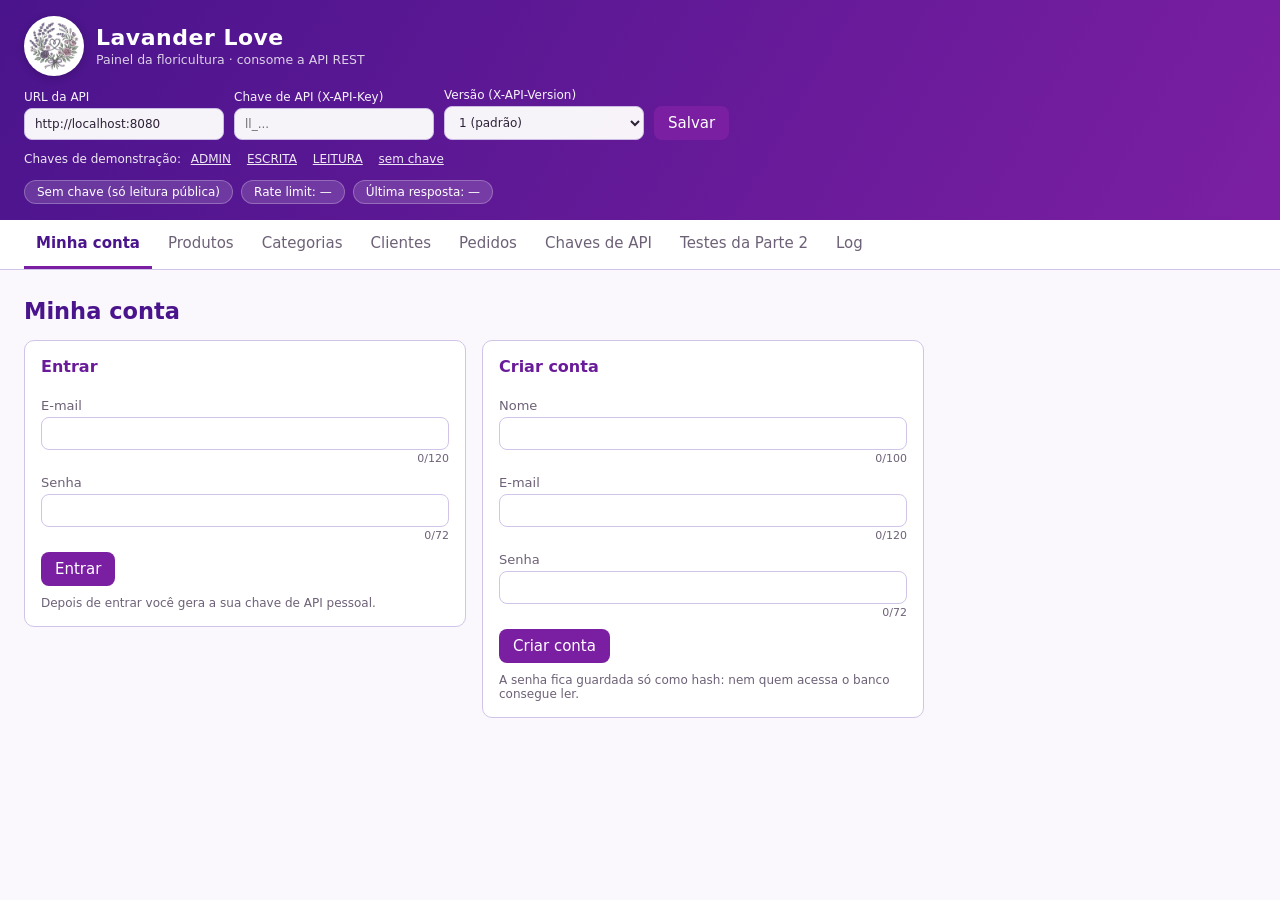
==== frontend/index.html @ f1ccf601 "feat: ajustes parte dois da api" ====
<!DOCTYPE html>
<html lang="pt-br">
<head>
  <meta charset="UTF-8">
  <meta name="viewport" content="width=device-width, initial-scale=1">
  <title>Lavander Love — Painel</title>
  <link rel="icon" href="logo.png">
  <link rel="stylesheet" href="styles.css">
</head>
<body>

<header class="topo">
  <div class="marca">
    <img src="logo.png" alt="Logo Lavander Love" class="logo">
    <div>
      <h1>Lavander Love</h1>
      <small>Painel da floricultura · consome a API REST</small>
    </div>
  </div>

  <!-- configuracao da conexao com a API -->
  <form id="form-config" class="config">
    <label>URL da API
      <input id="cfg-base" type="url" placeholder="http://localhost:8080" required>
    </label>
    <label>Chave de API (X-API-Key)
      <input id="cfg-key" type="password" placeholder="ll_..." autocomplete="off">
    </label>
    <label>Versão (X-API-Version)
      <select id="cfg-versao">
        <option value="1">1 (padrão)</option>
        <option value="2">2</option>
      </select>
    </label>
    <button type="submit">Salvar</button>
    <div class="atalhos">
      Chaves de demonstração:
      <button type="button" class="link" data-demo="ll_admin_dev_123">ADMIN</button>
      <button type="button" class="link" data-demo="ll_escrita_dev_123">ESCRITA</button>
      <button type="button" class="link" data-demo="ll_leitura_dev_123">LEITURA</button>
      <button type="button" class="link" data-demo="">sem chave</button>
    </div>
  </form>

  <div class="status">
    <span id="st-chave" class="chip">Sem chave</span>
    <span id="st-rate" class="chip">Rate limit: —</span>
    <span id="st-ultima" class="chip">Última resposta: —</span>
  </div>
</header>

<nav class="abas">
  <button data-aba="conta">Minha conta</button>
  <button data-aba="produtos" class="ativa">Produtos</button>
  <button data-aba="categorias">Categorias</button>
  <button data-aba="clientes">Clientes</button>
  <button data-aba="pedidos">Pedidos</button>
  <button data-aba="chaves">Chaves de API</button>
  <button data-aba="testes">Testes da Parte 2</button>
  <button data-aba="log">Log</button>
</nav>

<div id="aviso" class="aviso escondido"></div>

<main>

  <!-- ===================== MINHA CONTA (login + chave pessoal) ===================== -->
  <section id="aba-conta" class="aba escondido">
    <h2>Minha conta</h2>

    <!-- deslogado: entrar ou criar conta -->
    <div id="conta-fora" class="conta-grade">
      <form id="login-form" class="cartao">
        <h3>Entrar</h3>
        <label>E-mail <input name="email" type="email" required maxlength="120" autocomplete="username"></label>
        <label>Senha <input name="senha" type="password" required maxlength="72" autocomplete="current-password"></label>
        <div class="acoes"><button>Entrar</button></div>
        <p class="dica">Depois de entrar você gera a sua chave de API pessoal.</p>
      </form>

      <form id="cadastro-form" class="cartao">
        <h3>Criar conta</h3>
        <label>Nome <input name="nome" required minlength="3" maxlength="100" autocomplete="name"></label>
        <label>E-mail <input name="email" type="email" required maxlength="120" autocomplete="email"></label>
        <label>Senha <input name="senha" type="password" required minlength="6" maxlength="72" autocomplete="new-password"></label>
        <div class="acoes"><button>Criar conta</button></div>
        <p class="dica">A senha fica guardada só como hash: nem quem acessa o banco consegue ler.</p>
      </form>
    </div>

    <!-- logado: dados da conta e a chave -->
    <div id="conta-dentro" class="conta-grade escondido">
      <div class="cartao">
        <h3>Olá, <span id="conta-nome"></span></h3>
        <p class="dica" id="conta-email"></p>
        <div id="conta-chave"></div>
        <div class="acoes">
          <button type="button" id="conta-gerar">Criar minha chave</button>
          <button type="button" id="conta-sair" class="secundario">Sair</button>
        </div>
        <div id="conta-nova" class="idem escondido">
          <p><strong>Copie agora!</strong> Por segurança a chave não aparece de novo:</p>
          <code id="conta-nova-valor" class="chave"></code>
          <div class="acoes">
            <button type="button" id="conta-copiar" class="secundario">Copiar</button>
            <button type="button" id="conta-usar">Usar esta chave no painel</button>
          </div>
        </div>
      </div>

      <div class="cartao">
        <h3>Como funciona</h3>
        <ol class="passos">
          <li>Você entra com e-mail e senha e a API devolve um <b>token de sessão</b> (vale 60 min).</li>
          <li>Com esse token você gera a sua <b>chave de API</b>: uma por pessoa, nível ESCRITA, plano BASICO.</li>
          <li>Clique em <b>Usar esta chave no painel</b>: ela vai no header <code>X-API-Key</code> de todas as requisições.</li>
          <li>Gerar de novo troca o valor da chave (a anterior para de funcionar na hora).</li>
        </ol>
        <p class="dica">O banco é em memória: se a API for reiniciada, contas e chaves somem. Aí é só criar a conta de novo.</p>
      </div>
    </div>
  </section>

  <!-- ===================== PRODUTOS ===================== -->
  <section id="aba-produtos" class="aba">
    <div class="cabecalho">
      <h2>Produtos <small id="prod-versao"></small></h2>
      <form id="prod-busca" class="busca">
        <input name="nome" placeholder="Buscar por nome..." maxlength="100">
        <input name="precoMin" type="number" step="0.01" min="0" placeholder="Preço mín." data-v2 class="escondido curto">
        <input name="precoMax" type="number" step="0.01" min="0" placeholder="Preço máx." data-v2 class="escondido curto">
        <select name="disponivel" data-v2 class="escondido curto">
          <option value="">Estoque: todos</option>
          <option value="true">Disponíveis</option>
          <option value="false">Esgotados</option>
        </select>
        <button>Buscar</button>
        <button type="button" data-limpar class="secundario">Limpar</button>
      </form>
    </div>
    <div class="grade">
      <div>
        <table>
          <thead id="prod-thead"></thead>
          <tbody id="prod-tbody"></tbody>
        </table>
        <div id="prod-pag" class="paginacao"></div>
      </div>
      <form id="prod-form" class="cartao">
        <h3>Novo produto</h3>
        <input type="hidden" name="id">
        <label>Nome <input name="nome" required minlength="2" maxlength="100"></label>
        <label>Preço (R$) <input name="preco" type="number" step="0.01" min="0.01" max="999999.99" required></label>
        <label>Estoque <input name="estoque" type="number" min="0" max="999999" required></label>
        <label>Categoria <select name="categoriaId" required></select></label>
        <div class="acoes">
          <button>Salvar</button>
          <button type="button" data-cancelar class="secundario">Cancelar</button>
        </div>
        <p class="dica">Criar/editar exige chave ESCRITA. Excluir exige ADMIN.</p>
      </form>
    </div>
  </section>

  <!-- ===================== CATEGORIAS ===================== -->
  <section id="aba-categorias" class="aba escondido">
    <div class="cabecalho"><h2>Categorias</h2></div>
    <div class="grade">
      <div>
        <table>
          <thead><tr><th>#</th><th>Nome</th><th>Descrição</th><th></th></tr></thead>
          <tbody id="cat-tbody"></tbody>
        </table>
        <div id="cat-pag" class="paginacao"></div>
      </div>
      <form id="cat-form" class="cartao">
        <h3>Nova categoria</h3>
        <input type="hidden" name="id">
        <label>Nome <input name="nome" required minlength="2" maxlength="60"></label>
        <label>Descrição <textarea name="descricao" rows="3" maxlength="255"></textarea></label>
        <div class="acoes">
          <button>Salvar</button>
          <button type="button" data-cancelar class="secundario">Cancelar</button>
        </div>
      </form>
    </div>
  </section>

  <!-- ===================== CLIENTES ===================== -->
  <section id="aba-clientes" class="aba escondido">
    <div class="cabecalho"><h2>Clientes</h2></div>
    <div class="grade">
      <div>
        <table>
          <thead><tr><th>#</th><th>Nome</th><th>E-mail</th><th>Telefone</th><th>Cidade</th><th></th></tr></thead>
          <tbody id="cli-tbody"></tbody>
        </table>
        <div id="cli-pag" class="paginacao"></div>
      </div>
      <form id="cli-form" class="cartao">
        <h3>Novo cliente</h3>
        <input type="hidden" name="id">
        <label>Nome <input name="nome" required minlength="3" maxlength="100"></label>
        <label>E-mail <input name="email" type="email" required maxlength="120"></label>
        <label>Telefone <input name="telefone" type="tel" required minlength="8" maxlength="20" placeholder="11999990000"></label>
        <fieldset>
          <legend>Endereço</legend>
          <label>Logradouro <input name="logradouro" required minlength="3" maxlength="120"></label>
          <div class="linha">
            <label>Número <input name="numero" maxlength="10"></label>
            <label>Bairro <input name="bairro" required minlength="2" maxlength="60"></label>
          </div>
          <div class="linha">
            <label>Cidade <input name="cidade" required minlength="2" maxlength="60"></label>
            <label>UF <input name="uf" maxlength="2" minlength="2" required></label>
          </div>
          <label>CEP <input name="cep" required minlength="8" maxlength="9" placeholder="01001000"></label>
        </fieldset>
        <div class="acoes">
          <button>Salvar</button>
          <button type="button" data-cancelar class="secundario">Cancelar</button>
        </div>
        <p class="dica">Clientes têm dados pessoais: até a listagem exige chave (LEITURA).</p>
      </form>
    </div>
  </section>

  <!-- ===================== PEDIDOS ===================== -->
  <section id="aba-pedidos" class="aba escondido">
    <div class="cabecalho">
      <h2>Pedidos</h2>
      <form id="ped-filtro" class="busca">
        <select name="status"><option value="">Todos os status</option></select>
        <button>Filtrar</button>
      </form>
    </div>
    <div class="grade">
      <div>
        <table>
          <thead><tr><th>#</th><th>Cliente</th><th>Produtos</th><th>Total</th><th>Status</th><th></th></tr></thead>
          <tbody id="ped-tbody"></tbody>
        </table>
        <div id="ped-pag" class="paginacao"></div>
      </div>
      <form id="ped-form" class="cartao">
        <h3>Novo pedido</h3>
        <label>Cliente <select name="clienteId" required></select></label>
        <div class="rotulo">Produtos</div>
        <div id="ped-produtos" class="checks"></div>
        <label>Status <select name="status" required></select></label>
        <div class="acoes"><button>Criar pedido</button></div>
        <div id="ped-idem" class="idem escondido">
          <p>Pedido criado com <code>X-Idempotency-Key</code>:<br><code id="ped-idem-chave"></code></p>
          <button type="button" id="ped-reenviar" class="secundario">Reenviar com a mesma chave</button>
          <p class="dica">Simula um "clique duplo" ou uma nova tentativa depois de uma falha de rede: a API
            devolve o mesmo pedido em vez de criar outro.</p>
        </div>
      </form>
    </div>
  </section>

  <!-- ===================== CHAVES ===================== -->
  <section id="aba-chaves" class="aba escondido">
    <div class="cabecalho"><h2>Chaves de API</h2></div>
    <div class="grade">
      <div>
        <table>
          <thead><tr><th>#</th><th>Nome</th><th>Prefixo</th><th>Nível</th><th>Plano</th><th>Ativa</th><th>Último uso</th><th></th></tr></thead>
          <tbody id="key-tbody"></tbody>
        </table>
        <div id="key-pag" class="paginacao"></div>
      </div>
      <form id="key-form" class="cartao">
        <h3>Gerar chave</h3>
        <label>Nome <input name="nome" minlength="3" maxlength="80" required placeholder="App do caixa"></label>
        <label>Nível
          <select name="nivel">
            <option>LEITURA</option><option>ESCRITA</option><option>ADMIN</option>
          </select>
        </label>
        <label>Plano (rate limit)
          <select name="plano">
            <option value="GRATUITO">GRATUITO · 8 de uma vez, 20/min</option>
            <option value="BASICO">BASICO · 20 de uma vez, 60/min</option>
            <option value="PROFISSIONAL">PROFISSIONAL · 50 de uma vez, 240/min</option>
          </select>
        </label>
        <div class="acoes"><button>Gerar</button></div>
        <div id="key-nova" class="idem escondido">
          <p><strong>Copie agora!</strong> A chave não será mostrada de novo:</p>
          <code id="key-nova-valor" class="chave"></code>
          <div class="acoes">
            <button type="button" id="key-copiar" class="secundario">Copiar</button>
            <button type="button" id="key-usar" class="secundario">Usar esta chave</button>
          </div>
        </div>
        <p class="dica">Gerenciar chaves exige nível ADMIN. O nível diz <b>o que</b> a chave pode fazer; o plano diz
          <b>quantas</b> requisições ela pode fazer. As chaves de demonstração são do plano GRATUITO.</p>
      </form>
    </div>
  </section>

  <!-- ===================== TESTES ===================== -->
  <section id="aba-testes" class="aba escondido">
    <h2>Testes dos recursos da Parte 2</h2>
    <div class="testes">
      <div class="cartao">
        <h3>Rate limit (429)</h3>
        <p>Dispara várias requisições seguidas em <code>GET /categorias</code>. O algoritmo é <b>token bucket</b>:
          cada requisição gasta uma ficha do balde, que recarrega aos poucos. Sem chave o balde é do IP
          (5 fichas, recarga de 15/min); com chave, do plano dela (GRATUITO: 8 fichas, 20/min).
          Balde vazio dá <b>429</b> com <code>Retry-After</code>. Quem insiste depois do 429 (5 negadas seguidas)
          leva uma <b>penalidade</b> de 30 s.</p>
        <label>Quantidade <input id="rl-qtd" type="number" value="12" min="1" max="100"></label>
        <button id="rl-btn">Disparar</button>
        <pre id="rl-saida" class="saida"></pre>
      </div>

      <div class="cartao">
        <h3>Política de limites</h3>
        <p>Consulta <code>GET /limites</code> (público): limites de cada plano, do acesso anônimo e global, a
          penalidade e quantas fichas <b>você</b> ainda tem agora.</p>
        <button id="lim-btn">Consultar</button>
        <pre id="lim-saida" class="saida"></pre>
      </div>

      <div class="cartao">
        <h3>Idempotência</h3>
        <p>Envia o mesmo <code>POST /categorias</code> duas vezes com a mesma <code>X-Idempotency-Key</code>
          e depois com o corpo diferente. Exige chave ESCRITA.</p>
        <button id="idem-btn">Executar</button>
        <pre id="idem-saida" class="saida"></pre>
      </div>

      <div class="cartao">
        <h3>Versionamento</h3>
        <p>Busca o mesmo produto com <code>X-API-Version: 1</code> e <code>2</code>. Na v2 a resposta é mais enxuta
          (<code>precoFormatado</code>, <code>disponivel</code>, categoria resumida) e a listagem ganha filtros combináveis
          (troque a versão no topo e veja a busca da aba Produtos).</p>
        <label>Id do produto <input id="ver-id" type="number" value="1" min="1"></label>
        <button id="ver-btn">Comparar</button>
        <div class="lado-a-lado">
          <pre id="ver-v1" class="saida"></pre>
          <pre id="ver-v2" class="saida"></pre>
        </div>
      </div>

      <div class="cartao">
        <h3>Chave de API e níveis</h3>
        <p>Tenta operações com chaves diferentes: sem chave (401), chave inválida (401), LEITURA tentando
          excluir (403) e LEITURA listando clientes (200).</p>
        <button id="sec-btn">Executar</button>
        <pre id="sec-saida" class="saida"></pre>
      </div>

      <div class="cartao">
        <h3>CORS</h3>
        <p>Esta página está na origem <code id="cors-origem"></code> e a API em <code id="cors-api"></code>.
          Como são origens diferentes, o navegador só deixa a página ler as respostas porque a API libera essa
          origem em <code>lavander.cors.allowed-origins</code>.</p>
        <p>Pra ver o bloqueio: abra esta página por outra porta (ex.: <code>python -m http.server 9000</code>)
          e clique abaixo. O navegador barra a resposta (veja o console, F12).</p>
        <button id="cors-btn">Testar acesso</button>
        <pre id="cors-saida" class="saida"></pre>
      </div>
    </div>
  </section>

  <!-- ===================== LOG ===================== -->
  <section id="aba-log" class="aba escondido">
    <div class="cabecalho">
      <h2>Log de requisições</h2>
      <button id="log-limpar" class="secundario">Limpar</button>
    </div>
    <div id="log-lista"></div>
  </section>

</main>

<script src="app.js"></script>
</body>
</html>
---- frontend/styles.css ----
/* mesma paleta roxa do Swagger customizado da API */
:root {
  --roxo-escuro: #4a148c;
  --roxo: #6a1b9a;
  --roxo-medio: #7b1fa2;
  --roxo-claro: #9c27b0;
  --roxo-suave: #f3eefa;
  --roxo-borda: #d1c4e9;
  --texto: #2b2233;
  --texto-suave: #6d6177;
  --fundo: #faf8fd;
  --branco: #fff;
  --ok: #2e7d32;
  --aviso: #ef6c00;
  --erro: #c62828;
  --raio: 10px;
}

* { box-sizing: border-box; }

body {
  margin: 0;
  font-family: system-ui, -apple-system, "Segoe UI", Roboto, sans-serif;
  color: var(--texto);
  background: var(--fundo);
  font-size: 15px;
}

code, pre { font-family: ui-monospace, "Cascadia Code", Consolas, monospace; font-size: 13px; }

/* ---------- topo ---------- */
.topo {
  background: linear-gradient(120deg, var(--roxo-escuro), var(--roxo-medio));
  color: var(--branco);
  padding: 16px 24px;
  display: grid;
  gap: 12px;
}
.marca { display: flex; align-items: center; gap: 12px; }
.marca h1 { margin: 0; font-size: 22px; letter-spacing: .5px; }
.marca small { opacity: .8; }
.logo { height: 60px; width: 60px; object-fit: contain; background: #fff; border-radius: 50%; padding: 4px; box-shadow: 0 2px 8px rgba(0,0,0,.2); }

.config { display: flex; flex-wrap: wrap; gap: 10px; align-items: flex-end; }
.config label { display: grid; gap: 4px; font-size: 12px; opacity: .95; }
.config input, .config select { min-width: 200px; }
.atalhos { width: 100%; font-size: 12px; opacity: .9; }
.atalhos .link { color: var(--branco); }

.status { display: flex; flex-wrap: wrap; gap: 8px; }
.chip {
  background: rgba(255, 255, 255, .15);
  border: 1px solid rgba(255, 255, 255, .25);
  border-radius: 999px;
  padding: 4px 12px;
  font-size: 12px;
}
.chip.ok { background: rgba(102, 187, 106, .35); }
.chip.alerta { background: rgba(255, 152, 0, .45); }
.chip.ruim { background: rgba(229, 57, 53, .5); }

/* ---------- abas ---------- */
.abas {
  display: flex;
  gap: 4px;
  padding: 0 24px;
  background: var(--branco);
  border-bottom: 1px solid var(--roxo-borda);
  overflow-x: auto;
}
.abas button {
  background: none;
  border: none;
  border-bottom: 3px solid transparent;
  border-radius: 0;
  color: var(--texto-suave);
  padding: 14px 12px;
  white-space: nowrap;
}
.abas button.ativa { color: var(--roxo-escuro); border-bottom-color: var(--roxo-medio); font-weight: 600; }

main { padding: 20px 24px 48px; max-width: 1300px; margin: 0 auto; }
.escondido { display: none !important; }

.cabecalho { display: flex; align-items: center; justify-content: space-between; gap: 12px; flex-wrap: wrap; }
h2 { color: var(--roxo-escuro); margin: 8px 0 16px; }
h2 small { font-size: 13px; color: var(--texto-suave); font-weight: normal; }
h3 { margin: 0 0 12px; color: var(--roxo); font-size: 16px; }

.grade { display: grid; grid-template-columns: 1fr 340px; gap: 20px; align-items: start; }
@media (max-width: 900px) { .grade { grid-template-columns: 1fr; } }

/* ---------- componentes ---------- */
input, select, textarea {
  font: inherit;
  padding: 8px 10px;
  border: 1px solid var(--roxo-borda);
  border-radius: 8px;
  background: var(--branco);
  color: var(--texto);
  width: 100%;
}
input:focus, select:focus, textarea:focus { outline: 2px solid var(--roxo-claro); border-color: transparent; }

button {
  font: inherit;
  cursor: pointer;
  background: var(--roxo-medio);
  color: var(--branco);
  border: none;
  border-radius: 8px;
  padding: 8px 14px;
}
button:hover { background: var(--roxo-escuro); }
button.secundario { background: var(--roxo-suave); color: var(--roxo-escuro); }
button.secundario:hover { background: var(--roxo-borda); }
button.perigo { background: #fde8e8; color: var(--erro); }
button.perigo:hover { background: #f9caca; }
button.link { background: none; padding: 2px 6px; text-decoration: underline; color: var(--roxo-medio); }
button.mini { padding: 4px 8px; font-size: 12px; }
button:disabled { opacity: .5; cursor: default; }

.cartao {
  background: var(--branco);
  border: 1px solid var(--roxo-borda);
  border-radius: var(--raio);
  padding: 16px;
  display: grid;
  gap: 10px;
}
.cartao label, .rotulo { display: grid; gap: 4px; font-size: 13px; color: var(--texto-suave); }
fieldset { border: 1px dashed var(--roxo-borda); border-radius: 8px; display: grid; gap: 8px; }
legend { color: var(--roxo); font-size: 13px; padding: 0 6px; }
.linha { display: grid; grid-template-columns: 1fr 1fr; gap: 8px; }
.acoes { display: flex; gap: 8px; flex-wrap: wrap; }
.dica { font-size: 12px; color: var(--texto-suave); margin: 0; }

.busca { display: flex; gap: 6px; flex-wrap: wrap; }
.busca input, .busca select { width: 220px; }

table {
  width: 100%;
  border-collapse: collapse;
  background: var(--branco);
  border: 1px solid var(--roxo-borda);
  border-radius: var(--raio);
  overflow: hidden;
}
th, td { text-align: left; padding: 10px 12px; border-bottom: 1px solid var(--roxo-suave); vertical-align: top; }
th { background: var(--roxo-suave); color: var(--roxo-escuro); font-size: 13px; }
td.acoes-linha { white-space: nowrap; text-align: right; }
td.vazio { text-align: center; color: var(--texto-suave); padding: 24px; }

.selo { display: inline-block; padding: 2px 8px; border-radius: 999px; font-size: 12px; background: var(--roxo-suave); color: var(--roxo-escuro); }
.selo.ok { background: #e8f5e9; color: var(--ok); }
.selo.nao { background: #fde8e8; color: var(--erro); }

.paginacao { display: flex; gap: 8px; align-items: center; justify-content: flex-end; padding: 10px 0; font-size: 13px; color: var(--texto-suave); }

.checks { display: grid; gap: 4px; max-height: 180px; overflow: auto; border: 1px solid var(--roxo-borda); border-radius: 8px; padding: 8px; }
.checks label { display: flex; gap: 8px; align-items: center; color: var(--texto); }
.checks input { width: auto; }

.idem { background: var(--roxo-suave); border-radius: 8px; padding: 10px; display: grid; gap: 8px; }
.idem p { margin: 0; font-size: 13px; }
.chave { word-break: break-all; background: var(--branco); padding: 8px; border-radius: 6px; display: block; }

.aviso { margin: 12px 24px 0; padding: 10px 14px; border-radius: 8px; font-size: 14px; }
.aviso.ok { background: #e8f5e9; color: var(--ok); }
.aviso.erro { background: #fde8e8; color: var(--erro); }

/* ---------- testes ---------- */
.testes { display: grid; grid-template-columns: repeat(auto-fill, minmax(360px, 1fr)); gap: 16px; }
.testes p { margin: 0; font-size: 13px; line-height: 1.5; }
.saida {
  background: #1e1630;
  color: #e9e1f7;
  border-radius: 8px;
  padding: 10px;
  margin: 0;
  min-height: 40px;
  max-height: 320px;
  overflow: auto;
  white-space: pre-wrap;
  word-break: break-word;
}
.saida:empty { display: none; }
.lado-a-lado { display: grid; grid-template-columns: 1fr 1fr; gap: 8px; }

/* ---------- log ---------- */
.log-item { background: var(--branco); border: 1px solid var(--roxo-borda); border-radius: 8px; margin-bottom: 8px; }
.log-item summary { padding: 8px 12px; cursor: pointer; display: flex; gap: 10px; align-items: center; font-size: 13px; }
.log-item pre { margin: 0 12px 12px; }
.metodo { font-weight: 700; width: 56px; color: var(--roxo); }
.cod { font-weight: 700; }
.cod.c2 { color: var(--ok); }
.cod.c4 { color: var(--aviso); }
.cod.c5, .cod.c0 { color: var(--erro); }
.testes .cartao { align-content: start; }
.testes .cartao > button { justify-self: start; }
.busca .curto { width: 130px; }
.mini-select { padding: 3px 6px; font-size: 12px; width: auto; }
.contador { font-size: 11px; color: var(--texto-suave); text-align: right; margin-top: -2px; }
.contador.cheio { color: var(--erro); font-weight: 600; }
.conta-grade { display: grid; grid-template-columns: repeat(auto-fit, minmax(320px, 1fr)); gap: 16px; align-items: start; max-width: 900px; }
.passos { margin: 0; padding-left: 20px; display: grid; gap: 6px; font-size: 14px; }
.chave-info { display: grid; grid-template-columns: auto 1fr; gap: 4px 12px; font-size: 14px; margin: 4px 0 8px; }
.chave-info dt { color: var(--texto-suave); }
.chave-info dd { margin: 0; }
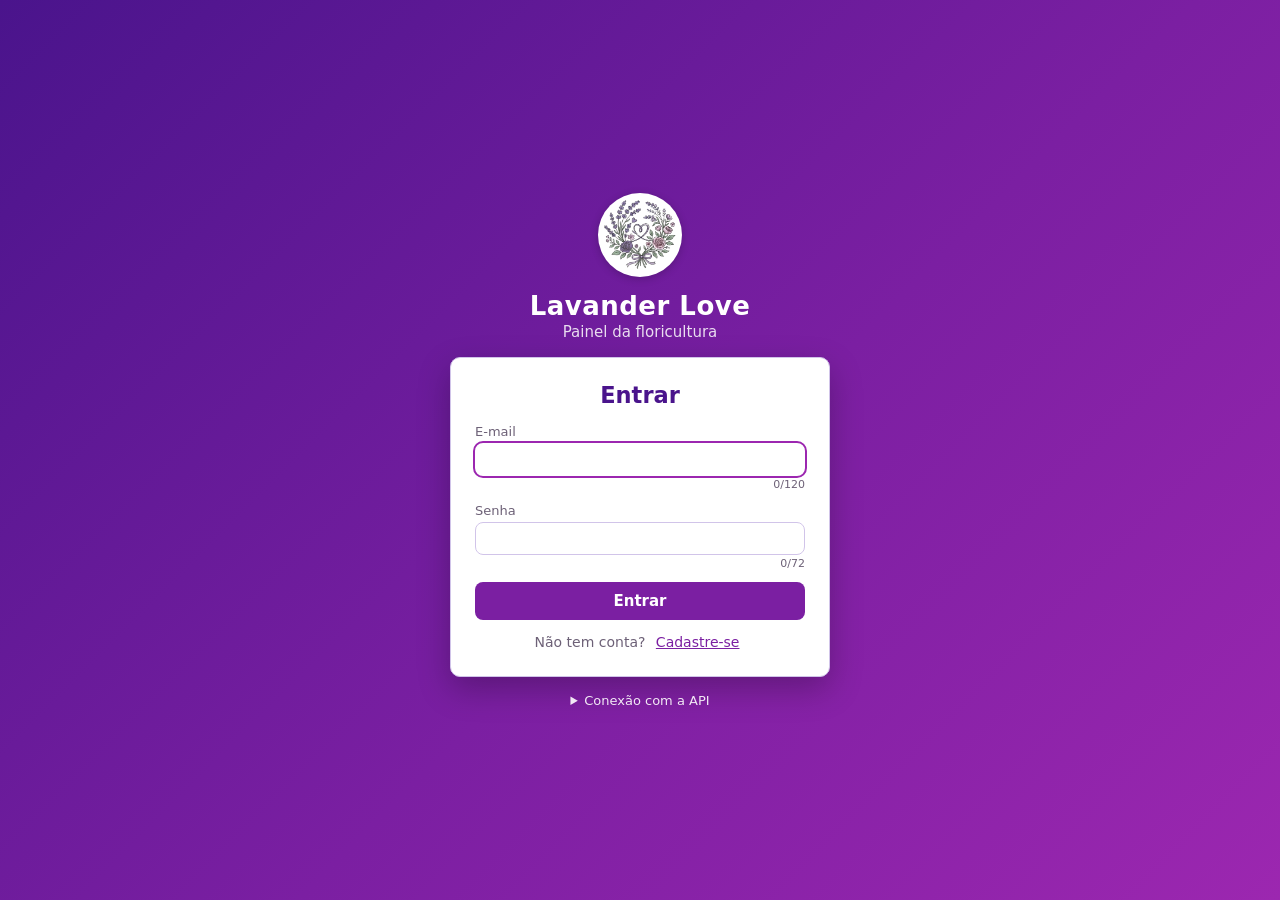
==== commit 7772d72c: "feat: ajustes" ====
--- a/frontend/index.html
+++ b/frontend/index.html
@@ -9,7 +9,44 @@
 </head>
 <body>
 
-<header class="topo">
+<!-- ===================== ENTRADA: login e cadastro (primeira tela) ===================== -->
+<section id="tela-entrada" class="entrada">
+  <div class="entrada-caixa">
+    <div class="entrada-marca">
+      <img src="logo.png" alt="Logo Lavander Love" class="logo">
+      <h1>Lavander Love</h1>
+      <p>Painel da floricultura</p>
+    </div>
+
+    <!-- login -->
+    <form id="login-form" class="cartao">
+      <h2>Entrar</h2>
+      <label>E-mail <input name="email" type="email" required maxlength="120" autocomplete="username"></label>
+      <label>Senha <input name="senha" type="password" required maxlength="72" autocomplete="current-password"></label>
+      <button>Entrar</button>
+      <p class="troca">Não tem conta? <button type="button" class="link" data-ir="cadastro">Cadastre-se</button></p>
+    </form>
+
+    <!-- cadastro -->
+    <form id="cadastro-form" class="cartao escondido">
+      <h2>Criar conta</h2>
+      <label>Nome <input name="nome" required minlength="3" maxlength="100" autocomplete="name"></label>
+      <label>E-mail <input name="email" type="email" required maxlength="120" autocomplete="email"></label>
+      <label>Senha <input name="senha" type="password" required minlength="6" maxlength="72" autocomplete="new-password"></label>
+      <button>Criar conta</button>
+      <p class="troca">Já tem conta? <button type="button" class="link" data-ir="login">Entrar</button></p>
+    </form>
+
+    <div id="entrada-aviso" class="aviso escondido"></div>
+
+    <details class="entrada-conexao">
+      <summary>Conexão com a API</summary>
+      <label>URL da API <input id="entrada-base" type="url" placeholder="http://localhost:8080"></label>
+    </details>
+  </div>
+</section>
+
+<header class="topo app">
   <div class="marca">
     <img src="logo.png" alt="Logo Lavander Love" class="logo">
     <div>
@@ -46,50 +83,32 @@
     <span id="st-chave" class="chip">Sem chave</span>
     <span id="st-rate" class="chip">Rate limit: —</span>
     <span id="st-ultima" class="chip">Última resposta: —</span>
+    <span id="st-usuario" class="chip usuario"></span>
+    <button type="button" id="topo-sair" class="sair">Sair</button>
   </div>
 </header>
 
-<nav class="abas">
+<nav class="abas app">
   <button data-aba="conta">Minha conta</button>
   <button data-aba="produtos" class="ativa">Produtos</button>
   <button data-aba="categorias">Categorias</button>
   <button data-aba="clientes">Clientes</button>
   <button data-aba="pedidos">Pedidos</button>
-  <button data-aba="chaves">Chaves de API</button>
-  <button data-aba="testes">Testes da Parte 2</button>
+  <button data-aba="chaves" class="escondido" title="Só aparece para chave ADMIN">Chaves de API</button>
+  <button data-aba="testes">Recursos avançados</button>
   <button data-aba="log">Log</button>
 </nav>
 
-<div id="aviso" class="aviso escondido"></div>
-
-<main>
+<div id="aviso" class="aviso escondido app"></div>
+
+<main class="app">
 
   <!-- ===================== MINHA CONTA (login + chave pessoal) ===================== -->
   <section id="aba-conta" class="aba escondido">
     <h2>Minha conta</h2>
 
-    <!-- deslogado: entrar ou criar conta -->
-    <div id="conta-fora" class="conta-grade">
-      <form id="login-form" class="cartao">
-        <h3>Entrar</h3>
-        <label>E-mail <input name="email" type="email" required maxlength="120" autocomplete="username"></label>
-        <label>Senha <input name="senha" type="password" required maxlength="72" autocomplete="current-password"></label>
-        <div class="acoes"><button>Entrar</button></div>
-        <p class="dica">Depois de entrar você gera a sua chave de API pessoal.</p>
-      </form>
-
-      <form id="cadastro-form" class="cartao">
-        <h3>Criar conta</h3>
-        <label>Nome <input name="nome" required minlength="3" maxlength="100" autocomplete="name"></label>
-        <label>E-mail <input name="email" type="email" required maxlength="120" autocomplete="email"></label>
-        <label>Senha <input name="senha" type="password" required minlength="6" maxlength="72" autocomplete="new-password"></label>
-        <div class="acoes"><button>Criar conta</button></div>
-        <p class="dica">A senha fica guardada só como hash: nem quem acessa o banco consegue ler.</p>
-      </form>
-    </div>
-
     <!-- logado: dados da conta e a chave -->
-    <div id="conta-dentro" class="conta-grade escondido">
+    <div id="conta-dentro" class="conta-grade">
       <div class="cartao">
         <h3>Olá, <span id="conta-nome"></span></h3>
         <p class="dica" id="conta-email"></p>
@@ -112,11 +131,10 @@
         <h3>Como funciona</h3>
         <ol class="passos">
           <li>Você entra com e-mail e senha e a API devolve um <b>token de sessão</b> (vale 60 min).</li>
-          <li>Com esse token você gera a sua <b>chave de API</b>: uma por pessoa, nível ESCRITA, plano BASICO.</li>
-          <li>Clique em <b>Usar esta chave no painel</b>: ela vai no header <code>X-API-Key</code> de todas as requisições.</li>
+          <li>Com esse token o painel prepara a sua <b>chave de API</b>: uma por pessoa, nível ESCRITA, plano BASICO.</li>
+          <li>A chave vai sozinha no header <code>X-API-Key</code> de todas as requisições do painel.</li>
           <li>Gerar de novo troca o valor da chave (a anterior para de funcionar na hora).</li>
         </ol>
-        <p class="dica">O banco é em memória: se a API for reiniciada, contas e chaves somem. Aí é só criar a conta de novo.</p>
       </div>
     </div>
   </section>
@@ -302,7 +320,7 @@
 
   <!-- ===================== TESTES ===================== -->
   <section id="aba-testes" class="aba escondido">
-    <h2>Testes dos recursos da Parte 2</h2>
+    <h2>Recursos avançados da API <small>limite de requisições, idempotência, versionamento e CORS</small></h2>
     <div class="testes">
       <div class="cartao">
         <h3>Rate limit (429)</h3>
--- a/frontend/styles.css
+++ b/frontend/styles.css
@@ -207,3 +207,33 @@
 .chave-info { display: grid; grid-template-columns: auto 1fr; gap: 4px 12px; font-size: 14px; margin: 4px 0 8px; }
 .chave-info dt { color: var(--texto-suave); }
 .chave-info dd { margin: 0; }
+
+/* ---------- tela de entrada (login / cadastro) ---------- */
+/* antes do login so a tela de entrada aparece; depois, so o painel */
+body:not(.logado) .app { display: none !important; }
+body.logado .entrada { display: none; }
+
+.entrada {
+  min-height: 100vh;
+  display: grid;
+  place-items: center;
+  padding: 24px 16px;
+  background: linear-gradient(135deg, var(--roxo-escuro), var(--roxo-medio) 55%, var(--roxo-claro));
+}
+.entrada-caixa { width: 100%; max-width: 380px; display: grid; gap: 16px; }
+.entrada-marca { text-align: center; color: var(--branco); }
+.entrada-marca .logo { height: 84px; width: 84px; }
+.entrada-marca h1 { margin: 10px 0 2px; font-size: 26px; letter-spacing: .5px; }
+.entrada-marca p { margin: 0; opacity: .85; }
+.entrada .cartao { padding: 24px; gap: 12px; box-shadow: 0 12px 32px rgba(0, 0, 0, .25); }
+.entrada .cartao h2 { margin: 0 0 4px; text-align: center; }
+.entrada .cartao > button { width: 100%; padding: 10px; font-weight: 600; }
+.entrada .troca { margin: 0; text-align: center; font-size: 14px; color: var(--texto-suave); }
+.entrada .aviso { margin: 0; }
+.entrada-conexao { color: var(--branco); font-size: 13px; opacity: .9; }
+.entrada-conexao summary { cursor: pointer; text-align: center; }
+.entrada-conexao label { display: grid; gap: 4px; margin-top: 8px; }
+
+.status .usuario { margin-left: auto; background: rgba(255, 255, 255, .25); }
+.status .sair { background: rgba(255, 255, 255, .15); border: 1px solid rgba(255, 255, 255, .4); padding: 4px 14px; font-size: 12px; border-radius: 999px; }
+.status .sair:hover { background: rgba(255, 255, 255, .3); }
